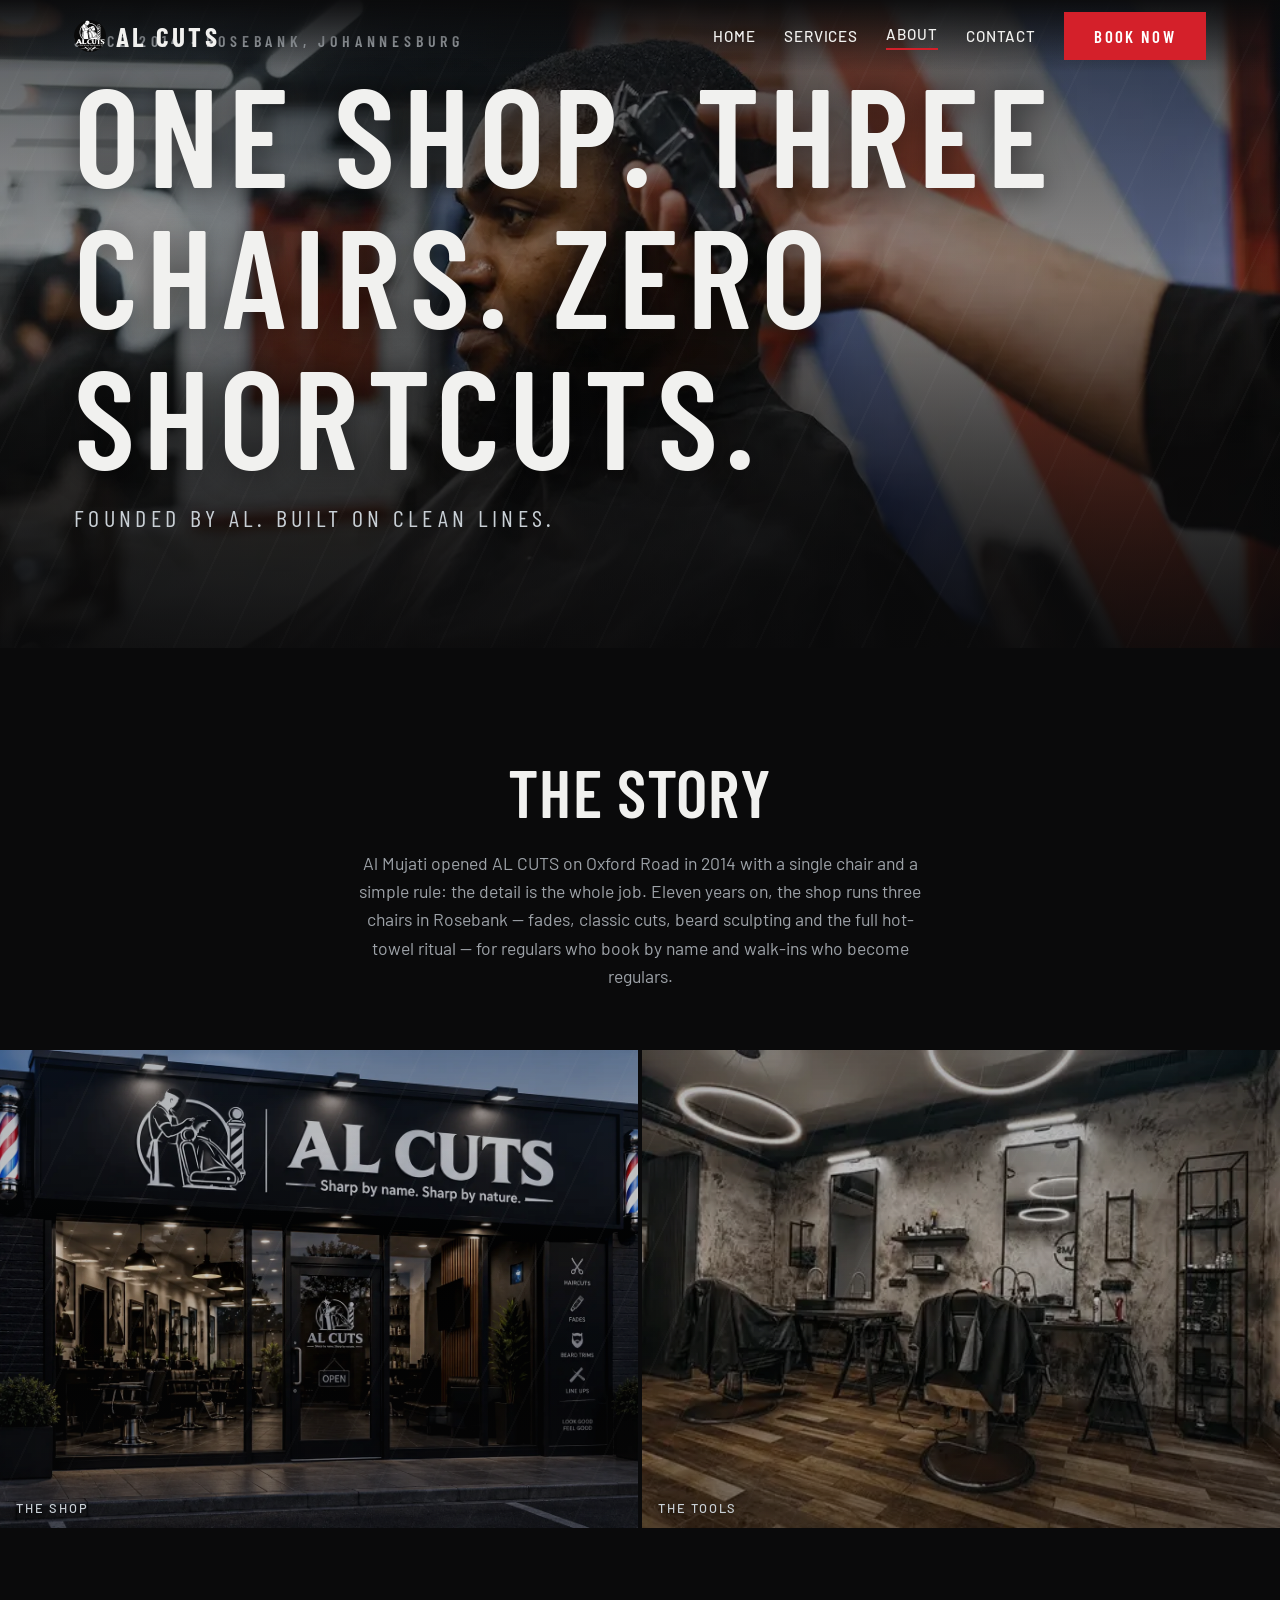
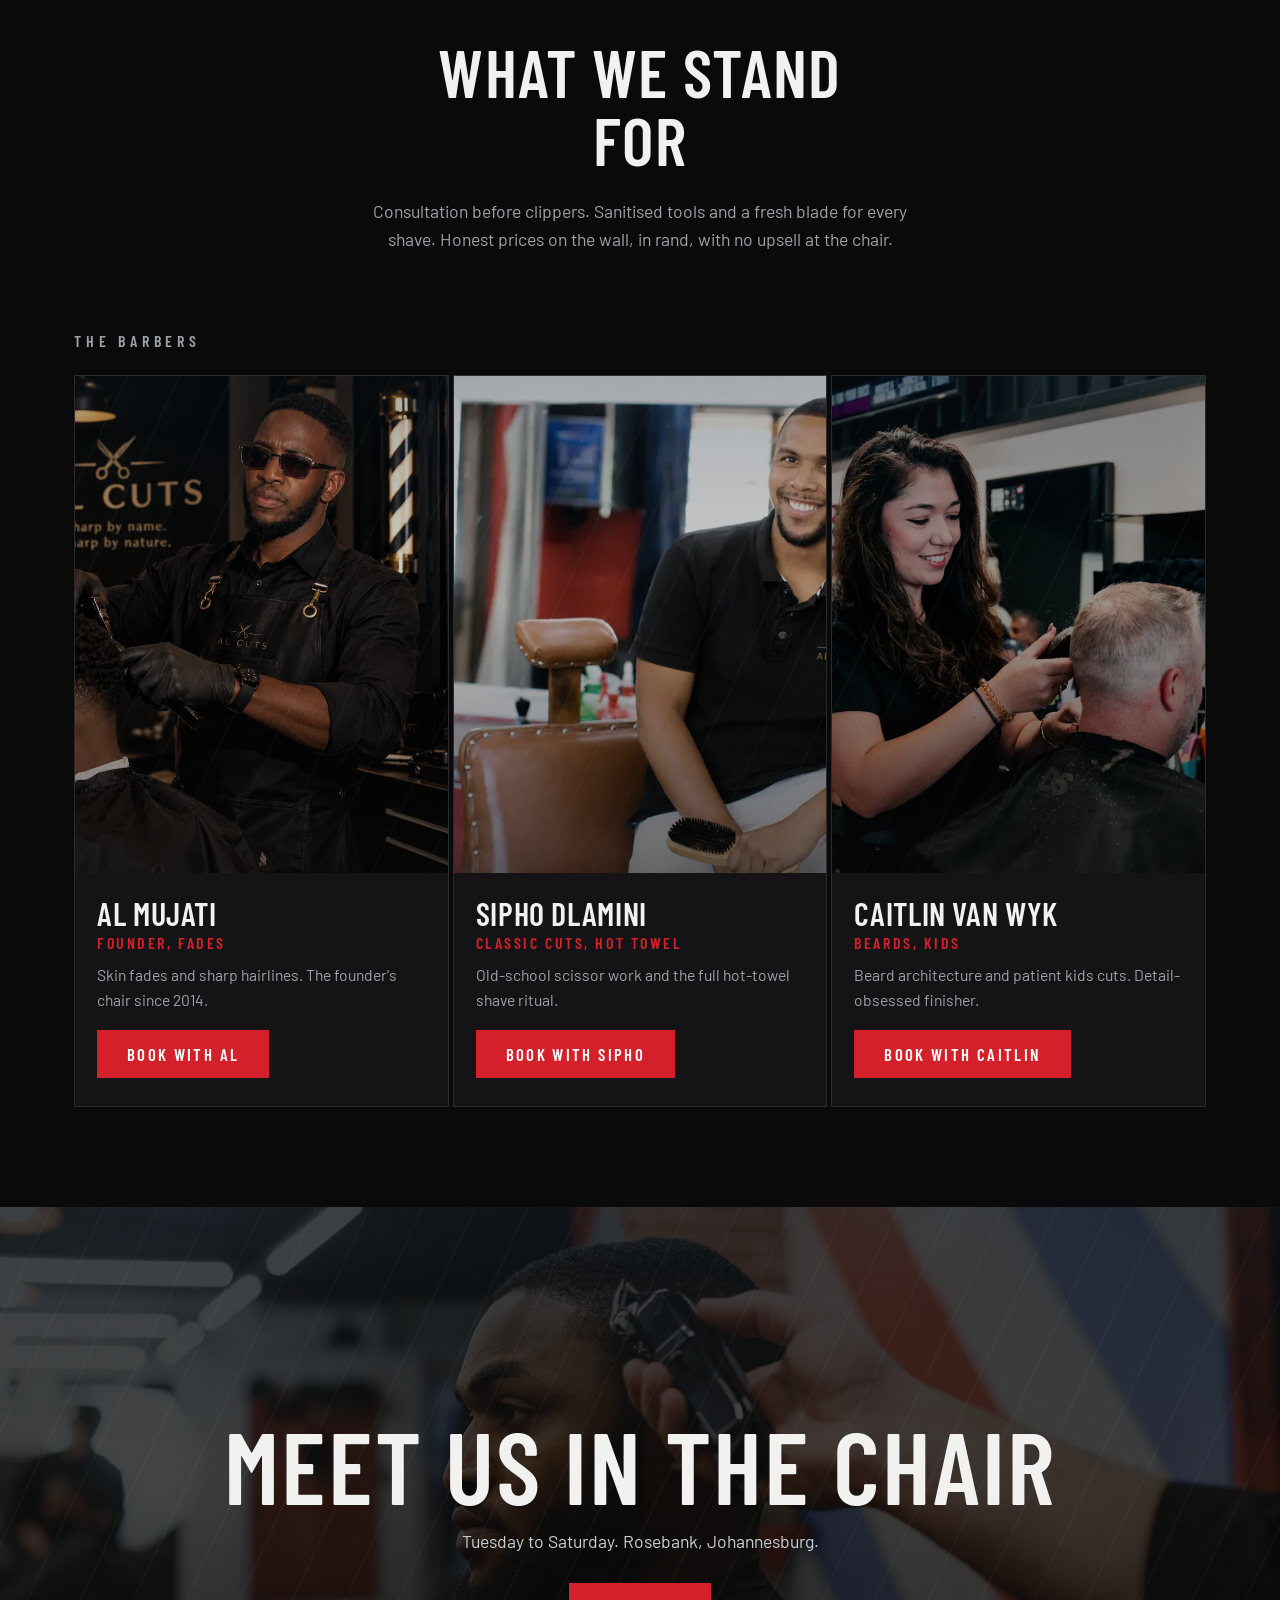
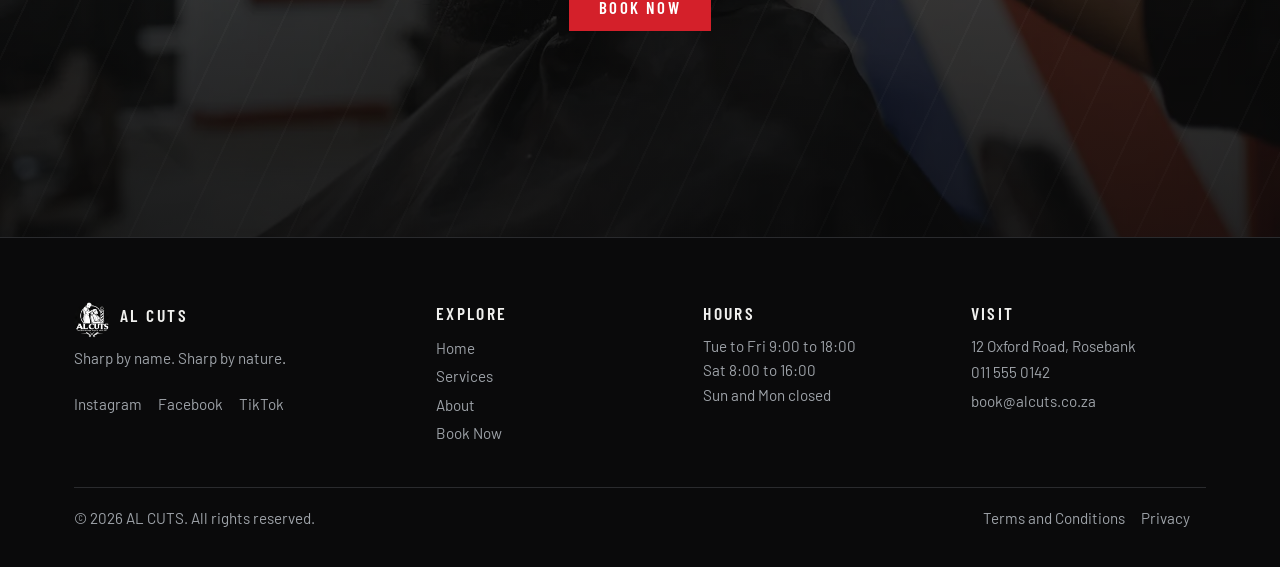
==== about/index.html @ fbec41c7 "Sipho's real photo on his profile" ====
<!DOCTYPE html>
<html lang="en">
<head>
<meta charset="utf-8">
<meta name="viewport" content="width=device-width, initial-scale=1, viewport-fit=cover">
<title>About the shop | AL CUTS</title>
<meta name="description" content="AL CUTS Rosebank since 2014. Founded by Al Mujati. Meet the barbers: fades, classic cuts, hot towel shaves, beards and kids cuts.">
<meta property="og:title" content="About the shop | AL CUTS">
<meta property="og:description" content="One shop. Three chairs. Zero shortcuts. Since 2014 in Rosebank.">
<meta property="og:type" content="website">
<meta property="og:url" content="https://al-projects-stack.github.io/al-cuts/about/">
<meta property="og:image" content="https://al-projects-stack.github.io/al-cuts/assets/img/shop.webp">
<link rel="icon" type="image/png" href="../assets/img/favicon-64.png">
<link rel="apple-touch-icon" href="../assets/img/apple-touch-icon.png">
<link rel="preconnect" href="https://fonts.googleapis.com">
<link rel="preconnect" href="https://fonts.gstatic.com" crossorigin>
<link href="https://fonts.googleapis.com/css2?family=Barlow+Condensed:wght@500;600;700&family=Barlow:wght@400;500&display=swap" rel="stylesheet">
<link rel="stylesheet" href="../assets/css/site.css?v=5">
</head>
<body>
<a class="skip" href="#main">Skip to content</a>
<header>
  <div class="wrap bar">
    <a class="logo" href="../" aria-label="AL CUTS home"><img class="logo-img" src="../assets/img/logo-256.png" alt="AL CUTS logo — barber cutting a client's hair" width="40" height="40"><span class="shine" data-text="AL CUTS">AL CUTS</span></a>
    <button id="menu" aria-expanded="false" aria-controls="nav">Menu</button>
    <nav id="nav" aria-label="Primary">
      <a href="../">Home</a><a href="../services/">Services</a><a href="./" aria-current="page">About</a><a href="../book/">Contact</a>
      <a class="btn" href="../book/">Book Now</a>
    </nav>
  </div>
</header>

<main id="main">
  <section class="hero short">
    <div class="ph" role="img" aria-label="Inside the AL CUTS barbershop">
      <img src="../assets/img/shop.webp" alt="Inside the AL CUTS barbershop in Rosebank" fetchpriority="high" decoding="async">
      <div class="shade" aria-hidden="true"></div>
    </div>
    <div class="wrap in">
      <p class="kicker">Since 2014 · Rosebank, Johannesburg</p>
      <h1>One shop. Three chairs. Zero shortcuts.</h1>
      <p class="sub">Founded by Al. Built on clean lines.</p>
    </div>
  </section>

  <section class="intro"><div class="wrap">
    <h2>The story</h2>
    <p>Al Mujati opened AL CUTS on Oxford Road in 2014 with a single chair and a simple rule: the detail is the whole job. Eleven years on, the shop runs three chairs in Rosebank — fades, classic cuts, beard sculpting and the full hot-towel ritual — for regulars who book by name and walk-ins who become regulars.</p>
  </div></section>

  <div class="duo">
    <div class="ph"><img src="../assets/img/shop-real.webp" alt="The AL CUTS shop front in Rosebank" loading="lazy" decoding="async"><span class="cap">The shop</span></div>
    <div class="ph"><img src="../assets/img/services.webp" alt="Barber tools lined up at AL CUTS" loading="lazy" decoding="async"><span class="cap">The tools</span></div>
  </div>

  <section class="intro"><div class="wrap">
    <h2>What we stand for</h2>
    <p>Consultation before clippers. Sanitised tools and a fresh blade for every shave. Honest prices on the wall, in rand, with no upsell at the chair.</p>
  </div></section>

  <section class="team" style="padding-top:20px"><div class="wrap">
    <h3 class="k">The barbers</h3>
    <div class="profiles">
      <div class="profile">
        <div class="ph"><img src="../assets/img/barber-al.webp" alt="Al Mujati cutting hair in the shop" loading="lazy" decoding="async"></div>
        <div class="tx"><h3>Al Mujati</h3><p class="role">Founder, fades</p><p>Skin fades and sharp hairlines. The founder's chair since 2014.</p><a class="btn" href="../book/?barber=al">Book with Al</a></div>
      </div>
      <div class="profile">
        <div class="ph"><img src="../assets/img/barber-sipho.webp" alt="Sipho Dlamini smiling in the AL CUTS shop" loading="lazy" decoding="async"></div>
        <div class="tx"><h3>Sipho Dlamini</h3><p class="role">Classic cuts, hot towel</p><p>Old-school scissor work and the full hot-towel shave ritual.</p><a class="btn" href="../book/?barber=sipho">Book with Sipho</a></div>
      </div>
      <div class="profile">
        <div class="ph"><img src="../assets/img/barber-caitlin.webp" alt="Caitlin Van Wyk cutting a client's hair" loading="lazy" decoding="async"></div>
        <div class="tx"><h3>Caitlin Van Wyk</h3><p class="role">Beards, kids</p><p>Beard architecture and patient kids cuts. Detail-obsessed finisher.</p><a class="btn" href="../book/?barber=caitlin">Book with Caitlin</a></div>
      </div>
    </div>
  </div></section>

  <section class="book-band">
    <div class="ph" role="img" aria-label="Barber chair waiting at AL CUTS"><img src="../assets/img/hero.webp" alt="Barber chair waiting at AL CUTS" loading="lazy" decoding="async"><div class="shade" aria-hidden="true"></div></div>
    <div class="wrap in">
      <h2>Meet us in the chair</h2>
      <p>Tuesday to Saturday. Rosebank, Johannesburg.</p>
      <a class="btn" href="../book/">Book Now</a>
    </div>
  </section>
</main>

<footer><div class="wrap">
  <div class="fgrid">
    <div><div class="foot-brand"><img class="logo-img" src="../assets/img/logo-256.png" alt="" width="36" height="36" aria-hidden="true"><h4 class="shine" data-text="AL CUTS">AL CUTS</h4></div><span class="tagline shine" data-text="Sharp by name. Sharp by nature.">Sharp by name. Sharp by nature.</span>
      <p class="social"><a href="https://www.instagram.com/" target="_blank" rel="noopener" aria-label="AL CUTS on Instagram">Instagram</a><a href="https://www.facebook.com/" target="_blank" rel="noopener" aria-label="AL CUTS on Facebook">Facebook</a><a href="https://www.tiktok.com/" target="_blank" rel="noopener" aria-label="AL CUTS on TikTok">TikTok</a></p>
    </div>
    <div><h4>Explore</h4><a href="../">Home</a><a href="../services/">Services</a><a href="./">About</a><a href="../book/">Book Now</a></div>
    <div><h4>Hours</h4>Tue to Fri 9:00 to 18:00<br>Sat 8:00 to 16:00<br>Sun and Mon closed</div>
    <div><h4>Visit</h4>12 Oxford Road, Rosebank<br><a href="tel:+27115550142">011 555 0142</a><a href="mailto:book@alcuts.co.za">book@alcuts.co.za</a></div>
  </div>
  <div class="copy"><span>&copy; 2026 AL CUTS. All rights reserved.</span><span><a href="../terms/">Terms and Conditions</a><a href="../privacy/">Privacy</a></span></div>
</div></footer>

<div id="modal" role="dialog" aria-modal="true" aria-labelledby="mt">
  <div class="dialog">
    <button class="x" id="close" aria-label="Close offer">&times;</button>
    <h2 id="mt">First cut? R30 off.</h2>
    <p>Book your first visit online and the discount is applied at the chair.</p>
    <a class="btn" id="claim" href="../book/?offer=first30">Claim the offer</a>
  </div>
</div>

<script src="../assets/js/site.js" defer></script>
</body>
</html>
---- assets/css/site.css ----
/* AL CUTS design tokens — keep exactly */
:root{
  --bg:#0A0A0B; --panel:#141416; --ink:#F1F1EF; --muted:#9EA3A9;
  --steel:#C9D0D6; --red:#D4202A; --line:#2A2B2E;
  box-sizing:border-box;
  padding-top:env(safe-area-inset-top,0px);
  padding-bottom:env(safe-area-inset-bottom,0px);
}
html{scroll-behavior:smooth;scroll-padding-top:calc(72px + env(safe-area-inset-top,0px))}
*{box-sizing:border-box}
body{margin:0;background:var(--bg);color:var(--ink);font-family:Barlow,system-ui,sans-serif;line-height:1.6;overflow-x:hidden}
h1,h2,h3{font-family:"Barlow Condensed","Arial Narrow",sans-serif;text-transform:uppercase;font-weight:600;line-height:1;margin:0;letter-spacing:.02em}
a{color:inherit}
:focus-visible{outline:3px solid var(--red);outline-offset:3px}
.wrap{max-width:1180px;margin:0 auto;padding:0 24px}
.skip{position:absolute;left:-9999px;top:0;background:var(--red);color:#fff;padding:10px 18px;z-index:99;font:600 1rem "Barlow Condensed",sans-serif;text-transform:uppercase;letter-spacing:.1em}
.skip:focus{left:12px;top:12px}

/* header */
header{position:fixed;left:0;right:0;top:env(safe-area-inset-top,0px);z-index:10;height:72px;background:linear-gradient(#0A0A0Bee,#0A0A0B00)}
.bar{display:flex;align-items:center;justify-content:space-between;height:72px}
.logo{display:flex;align-items:center;gap:10px;text-decoration:none;font:700 1.7rem "Barlow Condensed",sans-serif;letter-spacing:.12em}
.logo img{width:32px;height:32px;display:block}
nav{display:flex;gap:28px;align-items:center}
nav a{text-decoration:none;font-weight:500;font-size:.95rem;letter-spacing:.06em;text-transform:uppercase}
nav a:hover{color:var(--steel)}
nav a[aria-current="page"]{color:var(--ink);border-bottom:2px solid var(--red);padding-bottom:2px}
.btn{display:inline-block;background:var(--red);color:#fff;padding:14px 30px;font:600 1.05rem "Barlow Condensed",sans-serif;letter-spacing:.14em;text-transform:uppercase;text-decoration:none;border:0;cursor:pointer;text-align:center}
.btn:hover{background:#ea2b36}
.btn.line{background:transparent;border:1px solid var(--steel)}
.btn.line:hover{background:var(--ink);color:var(--bg)}
.btn:disabled{opacity:.5;cursor:not-allowed}
#menu{display:none;background:none;border:1px solid var(--steel);color:var(--ink);padding:8px 14px;font:600 1rem "Barlow Condensed",sans-serif;letter-spacing:.12em;text-transform:uppercase;cursor:pointer}

/* image system — dark cool grade, object-fit cover */
.ph{position:relative;overflow:hidden;background:#15171a}
.ph img{position:absolute;inset:0;width:100%;height:100%;object-fit:cover;z-index:1;filter:saturate(.82) contrast(1.06) brightness(.9)}
.ph::after{content:"";position:absolute;inset:0;z-index:2;pointer-events:none;background:linear-gradient(180deg,rgba(20,34,48,.28),rgba(10,10,11,.12) 45%,rgba(10,10,11,.55)),repeating-linear-gradient(115deg,transparent 0 46px,rgba(255,255,255,.03) 46px 48px)}
.cap{position:absolute;left:16px;bottom:12px;z-index:3;font:500 .8rem Barlow,sans-serif;letter-spacing:.14em;text-transform:uppercase;color:var(--steel);text-shadow:0 1px 8px rgba(0,0,0,.8)}

/* customer reviews revealed on hover, tap or keyboard focus */
.review-card{cursor:pointer}
.review{position:absolute;inset:0;z-index:3;display:flex;flex-direction:column;justify-content:flex-end;padding:26px 24px;background:linear-gradient(180deg,rgba(10,10,11,.05) 30%,rgba(10,10,11,.9));opacity:0;transition:opacity .3s ease}
.review-card:hover .review,.review-card:focus .review,.review-card:focus-within .review{opacity:1}
.review .stars{color:var(--red);letter-spacing:.2em;margin-bottom:8px;font-size:.95rem}
.review p{color:var(--ink);font-size:1.08rem;line-height:1.45;margin:0 0 10px}
.review cite{font:600 .95rem "Barlow Condensed",sans-serif;letter-spacing:.14em;text-transform:uppercase;color:var(--steel);font-style:normal}

/* hero + bands */
.hero{position:relative;min-height:100svh;display:flex;align-items:flex-end;padding-bottom:9vh}
.hero.short{min-height:72svh}
.hero .ph{position:absolute;inset:0}
.hero .shade{position:absolute;inset:0;z-index:2;background:linear-gradient(180deg,rgba(10,10,11,.55) 0%,rgba(10,10,11,.25) 40%,rgba(10,10,11,.88) 100%)}
.hero .in{position:relative;z-index:3}
.kicker{font:600 1rem "Barlow Condensed",sans-serif;letter-spacing:.3em;text-transform:uppercase;color:var(--steel);margin-bottom:12px}
.hero h1{font-size:clamp(3.4rem,11vw,9rem);letter-spacing:.06em;text-shadow:0 2px 30px rgba(0,0,0,.6)}
.hero.home h1{font-size:clamp(4.5rem,17vw,13rem)}
.hero p.sub{font-size:clamp(1.05rem,2.4vw,1.5rem);margin:14px 0 30px;color:var(--steel);font-family:"Barlow Condensed",sans-serif;text-transform:uppercase;letter-spacing:.18em}
.cta{display:flex;gap:14px;flex-wrap:wrap}

.intro{padding:110px 0 60px;text-align:center}
.intro h2{font-size:clamp(2.2rem,5.5vw,4.2rem);max-width:16ch;margin:0 auto 24px}
.intro p{max-width:58ch;margin:0 auto;color:var(--muted);font-size:1.1rem}
.trio{display:grid;grid-template-columns:repeat(3,1fr);gap:4px}
.trio .ph{aspect-ratio:3/4}
.band{position:relative;min-height:80vh;display:flex;align-items:center;margin-top:4px}
.band .ph{position:absolute;inset:0}
.band .shade{position:absolute;inset:0;z-index:2;background:linear-gradient(90deg,rgba(10,10,11,.85) 0%,rgba(10,10,11,.45) 55%,rgba(10,10,11,.25) 100%)}
.band .in{position:relative;z-index:3;max-width:560px;padding:60px 0}
.band h2{font-size:clamp(2.4rem,6vw,4.6rem);margin-bottom:18px}
.band p{color:var(--steel);font-size:1.1rem;margin:0 0 24px}

/* preview cards */
.preview{padding:100px 0 20px}
.preview .head{display:flex;align-items:baseline;justify-content:space-between;gap:20px;flex-wrap:wrap;margin-bottom:32px}
.preview h2{font-size:clamp(2.2rem,5vw,3.6rem)}
.more{font:600 1rem "Barlow Condensed",sans-serif;letter-spacing:.16em;text-transform:uppercase;color:var(--steel);text-decoration:none}
.more:hover{color:var(--ink)}
.cards{display:grid;grid-template-columns:repeat(3,1fr);gap:4px}
.card{background:var(--panel);border:1px solid var(--line);text-decoration:none;display:flex;flex-direction:column}
.card .ph{aspect-ratio:4/3}
.card .tx{padding:22px 22px 26px}
.card h3{font-size:1.6rem;margin-bottom:6px}
.card p{color:var(--muted);margin:0 0 8px;font-size:.98rem}
.card .meta{font:600 1.05rem "Barlow Condensed",sans-serif;letter-spacing:.1em;text-transform:uppercase;color:var(--steel)}
.card:hover{border-color:var(--steel)}

/* team list + profiles */
.team{padding:100px 0}
.team h3.k{color:var(--muted);font-size:1rem;letter-spacing:.3em;margin-bottom:26px}
.names a{display:block;text-decoration:none;font:600 clamp(2.4rem,7vw,5.6rem)/1.05 "Barlow Condensed",sans-serif;text-transform:uppercase;color:#3A3C40;border-bottom:1px solid var(--line);padding:10px 0;transition:color .25s}
.names a:hover,.names a:focus-visible{color:var(--ink)}
.names small{font:500 .95rem Barlow,sans-serif;letter-spacing:.1em;margin-left:16px;color:var(--muted)}
.duo{display:grid;grid-template-columns:1fr 1fr;gap:4px}
.duo .ph{aspect-ratio:4/3}
.profiles{display:grid;grid-template-columns:repeat(3,1fr);gap:4px;margin-top:8px}
.profile{background:var(--panel);border:1px solid var(--line)}
.profile .ph{aspect-ratio:3/4}
.profile .tx{padding:24px 22px 28px}
.profile h3{font-size:2rem;margin-bottom:4px}
.profile .role{font:600 1rem "Barlow Condensed",sans-serif;letter-spacing:.16em;text-transform:uppercase;color:var(--red);margin-bottom:10px}
.profile p{color:var(--muted);font-size:.98rem;margin:0 0 18px}

/* spec sheet */
.specs{padding:100px 0}
.specs h2{font-size:clamp(2.2rem,5vw,3.6rem);margin-bottom:12px}
.specs .lede{color:var(--muted);max-width:60ch;margin:0 0 28px}
.spec{display:grid;grid-template-columns:1fr auto auto;gap:24px;align-items:baseline;padding:22px 0;border-bottom:1px solid var(--line)}
.spec b{font:600 1.5rem "Barlow Condensed",sans-serif;text-transform:uppercase;letter-spacing:.06em}
.spec .d{color:var(--muted);font-size:.95rem;display:block;margin-top:2px}
.spec span.t{color:var(--muted)}
.spec .p{color:var(--ink);font:600 1.6rem "Barlow Condensed",sans-serif;min-width:90px;text-align:right}
.spec .bk{grid-column:1/-1}
.spec .bk .btn{padding:10px 22px;font-size:.95rem}
.finish{display:grid;grid-template-columns:repeat(3,1fr);gap:40px;margin-top:70px}
.finish h3{font-size:1.4rem;margin-bottom:12px;color:var(--steel)}
.finish ul{list-style:none;margin:0;padding:0;color:var(--muted)}
.finish li{padding:3px 0}

.book-band{position:relative;min-height:70vh;display:flex;align-items:center;text-align:center}
.book-band .ph{position:absolute;inset:0}
.book-band .shade{position:absolute;inset:0;z-index:2;background:rgba(10,10,11,.7)}
.book-band .in{position:relative;z-index:3;width:100%}
.book-band h2{font-size:clamp(2.6rem,8vw,6.5rem);margin-bottom:12px}
.book-band p{color:var(--steel);margin:0 0 28px;font-size:1.1rem}

/* book page */
.bookgrid{display:grid;grid-template-columns:1.5fr 1fr;gap:32px;padding:60px 0 100px;align-items:start}
.panel{background:var(--panel);border:1px solid var(--line);padding:34px 30px}
.panel h2{font-size:2rem;margin-bottom:6px}
.panel .sub{color:var(--muted);margin:0 0 24px}
.field{margin-bottom:18px}
.field label{display:block;font:600 1rem "Barlow Condensed",sans-serif;letter-spacing:.14em;text-transform:uppercase;color:var(--steel);margin-bottom:8px}
.field input,.field select,.field textarea{width:100%;background:var(--bg);border:1px solid var(--line);color:var(--ink);padding:12px 14px;font:500 1rem Barlow,sans-serif}
.field input:focus,.field select:focus,.field textarea:focus{border-color:var(--steel);outline:none}
.frow{display:grid;grid-template-columns:1fr 1fr;gap:16px}
.err{color:#ff7a82;font-size:.9rem;min-height:1.2em;margin:6px 0 0}
.summary{background:var(--bg);border:1px solid var(--line);padding:20px;margin:24px 0}
.summary h3{font-size:1.3rem;margin-bottom:12px;color:var(--steel)}
.summary .row{display:flex;justify-content:space-between;gap:12px;padding:5px 0;color:var(--muted)}
.summary .row.total{color:var(--ink);border-top:1px solid var(--line);margin-top:8px;padding-top:12px;font:600 1.3rem "Barlow Condensed",sans-serif;text-transform:uppercase}
.summary .off{color:#7ddf9a}
.offer-note{background:rgba(212,32,42,.12);border:1px solid var(--red);padding:12px 14px;margin-bottom:18px;font-size:.95rem}
.success{text-align:center;padding:20px 0}
.success h2{font-size:2.6rem;margin-bottom:10px}
.success .ref{display:inline-block;border:1px solid var(--steel);padding:8px 18px;margin:14px 0;font:600 1.2rem "Barlow Condensed",sans-serif;letter-spacing:.12em}
.info .panel + .panel{margin-top:24px}
.info h2{font-size:1.6rem}
.hours{width:100%;border-collapse:collapse;color:var(--muted);font-size:.98rem}
.hours td{padding:6px 0;border-bottom:1px solid var(--line)}
.hours td:last-child{text-align:right;color:var(--ink)}
.map{position:relative;overflow:hidden;border:1px solid var(--line);margin-top:16px}
.map iframe{width:100%;height:280px;border:0;display:block;filter:grayscale(1) contrast(1.05)}

/* legal */
.legal{padding:70px 0 100px;max-width:760px}
.legal h2{font-size:clamp(2.2rem,5vw,3.4rem);margin:18px 0 20px}
.legal h3{font-size:1.4rem;margin:32px 0 8px;color:var(--steel)}
.legal p,.legal li{color:var(--muted)}
.legal a{color:var(--steel)}

/* footer */
footer{padding:64px 0 36px;color:var(--muted);font-size:.95rem;border-top:1px solid var(--line)}
.fgrid{display:grid;grid-template-columns:1.4fr 1fr 1fr 1fr;gap:32px}
footer h4{margin:0 0 10px;color:var(--ink);font:600 1.1rem "Barlow Condensed",sans-serif;letter-spacing:.14em;text-transform:uppercase}
footer a{display:block;text-decoration:none;padding:2px 0}
footer a:hover{color:var(--ink)}
.foot-brand{display:flex;align-items:center;gap:10px;margin-bottom:8px}
.foot-brand img{width:30px;height:30px}
.copy{margin-top:40px;padding-top:18px;border-top:1px solid var(--line);display:flex;gap:20px;flex-wrap:wrap;justify-content:space-between}
.copy a{display:inline;margin-right:16px}

/* modal */
#modal{position:fixed;inset:0;background:rgba(0,0,0,.72);display:none;align-items:center;justify-content:center;padding:20px;z-index:30}
#modal.open{display:flex}
.dialog{background:var(--panel);max-width:440px;width:100%;padding:40px 34px;position:relative;border:1px solid var(--line);border-top:4px solid var(--red)}
.dialog h2{font-size:2.4rem;margin-bottom:10px}
.dialog p{color:var(--muted);margin:0 0 22px}
.x{position:absolute;top:8px;right:14px;background:none;border:0;color:var(--ink);font-size:2rem;cursor:pointer;line-height:1}

/* 404 */
.err-page{min-height:80svh;display:flex;align-items:center;text-align:center;padding-top:72px}
.err-page h1{font-size:clamp(4rem,16vw,10rem)}
.err-page p{color:var(--muted);margin:12px 0 28px}

@media (max-width:900px){
  #menu{display:block}
  nav{display:none;position:absolute;left:0;right:0;top:72px;background:var(--bg);flex-direction:column;align-items:stretch;padding:12px 24px 20px;border-bottom:1px solid var(--line)}
  nav.open{display:flex}
  nav a{padding:12px 0;min-height:44px}
  .trio{grid-template-columns:1fr}.trio .ph{aspect-ratio:4/3}
  .duo{grid-template-columns:1fr}
  .cards,.profiles{grid-template-columns:1fr}
  .finish{grid-template-columns:1fr;gap:28px}
  .fgrid{grid-template-columns:1fr 1fr}
  .spec{grid-template-columns:1fr auto}.spec span.t{grid-column:1;grid-row:2}.spec .p{grid-row:1;grid-column:2}
  .bookgrid{grid-template-columns:1fr}
  .frow{grid-template-columns:1fr}
}
/* logo: customer artwork (black on white) worn as an inverted badge on dark */
.logo-img{width:40px;height:40px;border-radius:50%;filter:invert(1);display:block;flex:none}
.foot-brand .logo-img{width:36px;height:36px}

/* booking stepper */
.stepper{list-style:none;margin:0 0 28px;padding:0;display:flex;gap:6px;flex-wrap:wrap}
.stepper li{flex:1 1 0;min-width:90px;font:600 .95rem "Barlow Condensed",sans-serif;letter-spacing:.12em;text-transform:uppercase;color:var(--muted);border-top:2px solid var(--line);padding-top:8px}
.stepper li span{display:inline-block;min-width:24px;text-align:center;margin-right:6px;color:var(--steel)}
.stepper li[aria-current="step"]{color:var(--ink);border-top-color:var(--red)}
.stepper li.done{color:var(--steel);border-top-color:var(--steel)}
.step h3{font-size:1.8rem;margin-bottom:4px}
.step h3:focus{outline:none}
.hint{color:var(--muted);font-size:.95rem}
.stepnav{display:flex;justify-content:space-between;gap:12px;margin-top:26px;flex-wrap:wrap}
.opts{display:grid;gap:10px;margin-top:16px}
.opt{display:block;width:100%;text-align:left;background:var(--bg);border:1px solid var(--line);color:var(--ink);padding:16px 18px;cursor:pointer;min-height:44px}
.opt strong{display:block;font:600 1.35rem "Barlow Condensed",sans-serif;text-transform:uppercase;letter-spacing:.05em}
.opt .od{display:block;color:var(--muted);font-size:.95rem;margin:2px 0}
.opt .om{display:block;font:600 1rem "Barlow Condensed",sans-serif;letter-spacing:.12em;text-transform:uppercase;color:var(--steel)}
.opt:hover{border-color:var(--steel)}
.opt.sel{border-color:var(--red);background:#1a1214}
.month{margin-top:18px}
.month h4{font:600 1.3rem "Barlow Condensed",sans-serif;letter-spacing:.1em;text-transform:uppercase;color:var(--steel);margin:0 0 10px}
.days{display:grid;grid-template-columns:repeat(7,1fr);gap:6px}
.days .dow{font:600 .8rem "Barlow Condensed",sans-serif;letter-spacing:.1em;color:var(--muted);text-align:center;padding:4px 0}
.days .pad{min-height:44px}
.day{min-height:44px;background:var(--bg);border:1px solid var(--line);color:var(--ink);font:600 1rem Barlow,sans-serif;cursor:pointer}
.day:hover:not(:disabled){border-color:var(--steel)}
.day.sel{background:var(--red);border-color:var(--red);color:#fff}
.day:disabled{opacity:.28;cursor:not-allowed}
.slottitle{font:600 1.3rem "Barlow Condensed",sans-serif;letter-spacing:.1em;text-transform:uppercase;color:var(--steel);margin:26px 0 10px}
.slots{display:flex;flex-wrap:wrap;gap:8px}
.slot{background:var(--bg);border:1px solid var(--line);color:var(--ink);font:600 1rem Barlow,sans-serif;padding:10px 16px;min-height:44px;min-width:76px;cursor:pointer}
.slot:hover{border-color:var(--steel)}
.slot.sel{background:var(--red);border-color:var(--red);color:#fff}
.field.check{display:flex;align-items:flex-start;gap:10px}
.field.check input{width:22px;height:22px;min-width:22px;margin-top:2px;accent-color:var(--red)}
.field.check label{text-transform:none;letter-spacing:0;font:500 1rem Barlow,sans-serif;color:var(--ink);margin:0}
.field.check label a{color:var(--steel)}
.field.check .err{flex-basis:100%}

/* legal long-form with sticky TOC */
.legalgrid{display:grid;grid-template-columns:240px 1fr;gap:48px;padding:60px 0 100px;align-items:start}
.toc{position:sticky;top:96px;border:1px solid var(--line);background:var(--panel);padding:20px}
.toc h2{font-size:1.2rem;margin-bottom:10px;color:var(--steel)}
.toc ol{list-style:none;margin:0;padding:0}
.toc li{margin:0}
.toc a{display:block;text-decoration:none;color:var(--muted);font-size:.92rem;padding:7px 0;min-height:44px}
.toc a:hover{color:var(--ink)}
.legal h2{font-size:clamp(2.2rem,5vw,3.4rem);margin:18px 0 20px}
.legal h3{font-size:1.4rem;margin:36px 0 8px;color:var(--steel);scroll-margin-top:96px}
.legal p,.legal li{color:var(--muted)}
.legal a{color:var(--steel)}

/* footer social */
.social{display:flex;gap:16px;margin-top:12px}
.social a{display:inline-block;padding:10px 0;min-height:44px}
@media (max-width:900px){.legalgrid{grid-template-columns:1fr}.toc{position:static}}
/* ---- periodic shine system ---- */
/* Glint: a blade of light with a halo sweeps across the name + slogan
   every 5s. The text itself is never touched — light passes over it and
   spills onto the photo around the letters, so it reads on any colour. */
@keyframes glintSweep{
  0%{background-position:210% center}
  16%{background-position:-210% center}
  100%{background-position:-210% center}
}
.shine{position:relative}
.logo .shine,.tagline{display:inline-block}
.shine::after{
  content:attr(data-text);
  position:absolute;inset:0;
  background-image:linear-gradient(100deg,transparent 42%,rgba(255,255,255,.9) 47%,#fff 50%,rgba(255,255,255,.9) 53%,transparent 58%);
  background-size:230% 100%;
  background-repeat:no-repeat;
  -webkit-background-clip:text;
  background-clip:text;
  color:transparent;
  -webkit-text-fill-color:transparent;
  filter:drop-shadow(0 0 14px rgba(255,255,255,.85));
  animation:glintSweep 5s ease-in-out infinite;
  pointer-events:none;
}

/* Button border shine: a slow sharp slice traces every button border every 10s */
@keyframes borderShine{
  0%{background-position:220% 0}
  38%{background-position:-220% 0}
  100%{background-position:-220% 0}
}
.btn,button:not(:disabled){position:relative}
.btn::after,button:not(:disabled)::after{
  content:"";position:absolute;inset:-1px;border-radius:inherit;padding:1px;
  background:linear-gradient(110deg,transparent 42%,rgba(255,255,255,.95) 50%,transparent 58%) border-box;
  background-size:260% 100%;
  -webkit-mask:linear-gradient(#fff 0 0) content-box,linear-gradient(#fff 0 0);
  -webkit-mask-composite:xor;
  mask:linear-gradient(#fff 0 0) content-box,linear-gradient(#fff 0 0);
  mask-composite:exclude;
  animation:borderShine 10s linear infinite;
  pointer-events:none;
}

@media (prefers-reduced-motion:reduce){
  html{scroll-behavior:auto}
  .shine::after{content:none}
  .btn::after,button::after{content:none}
}
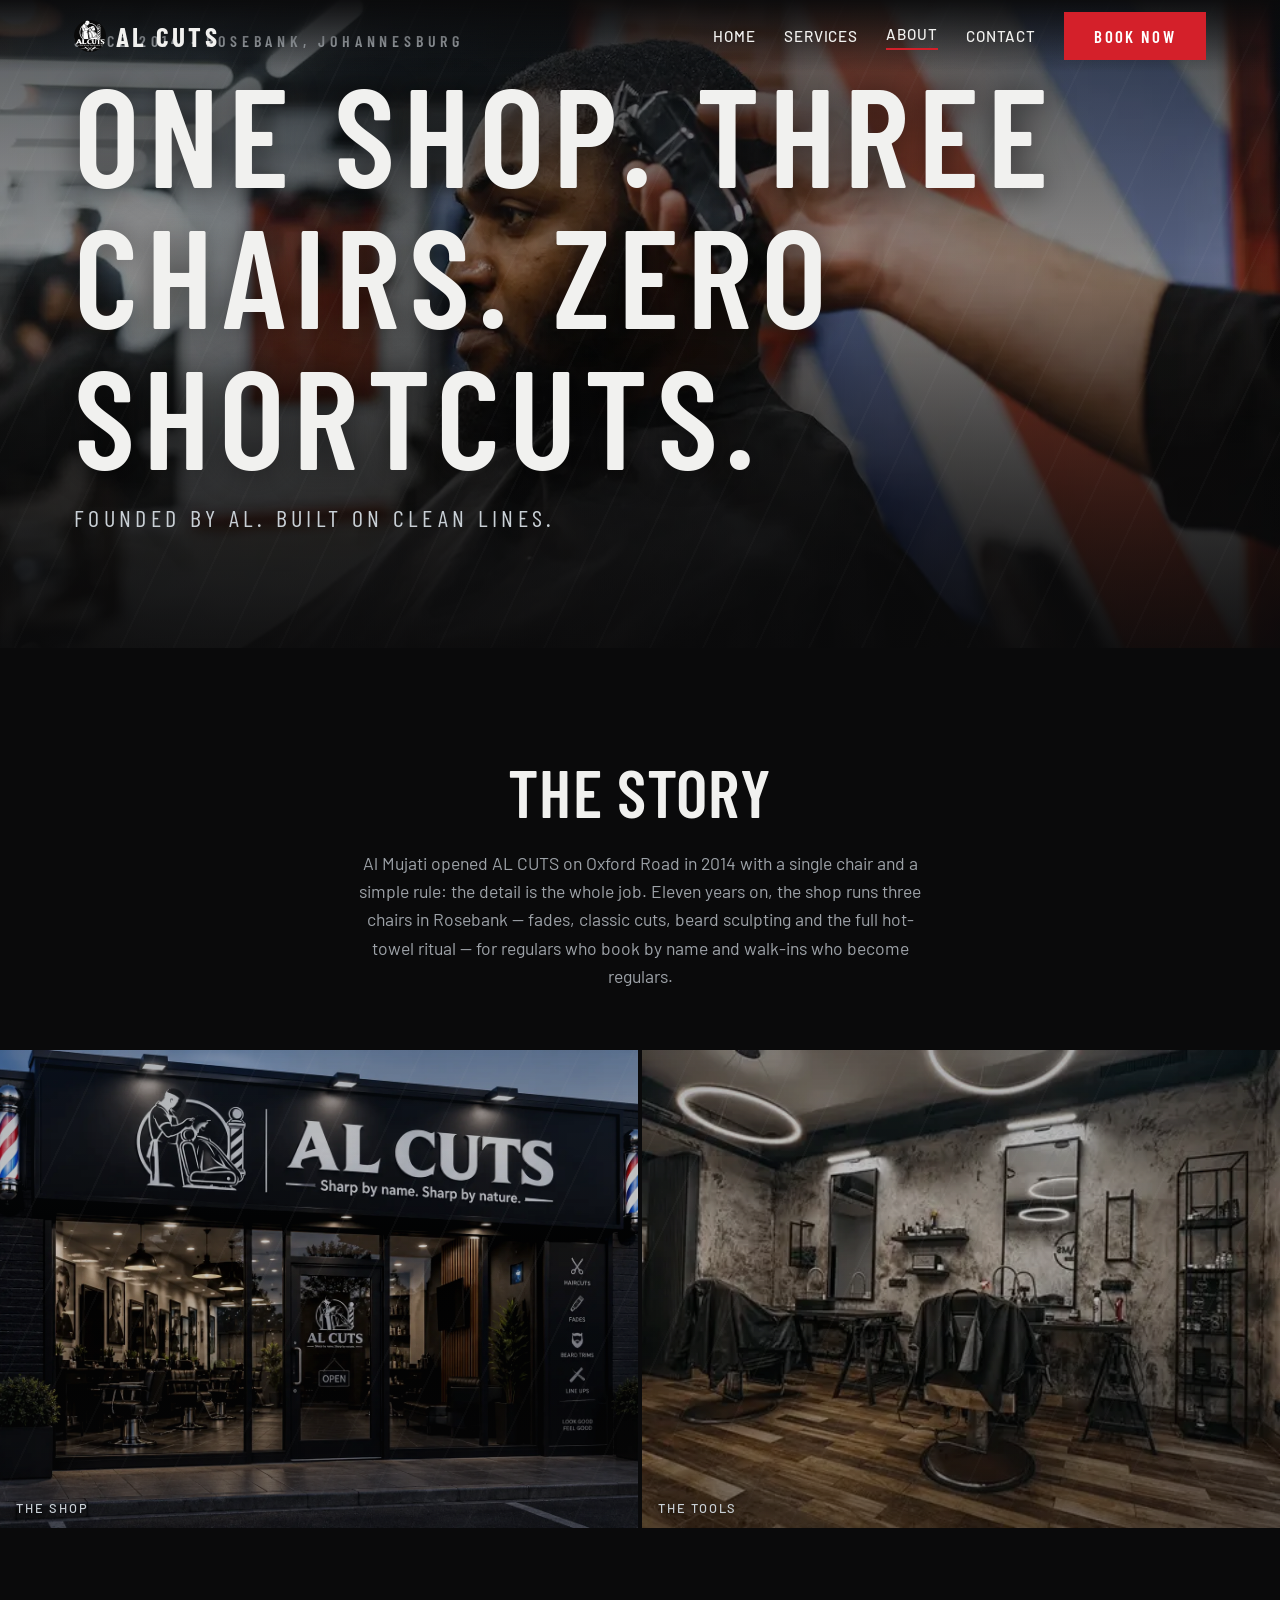
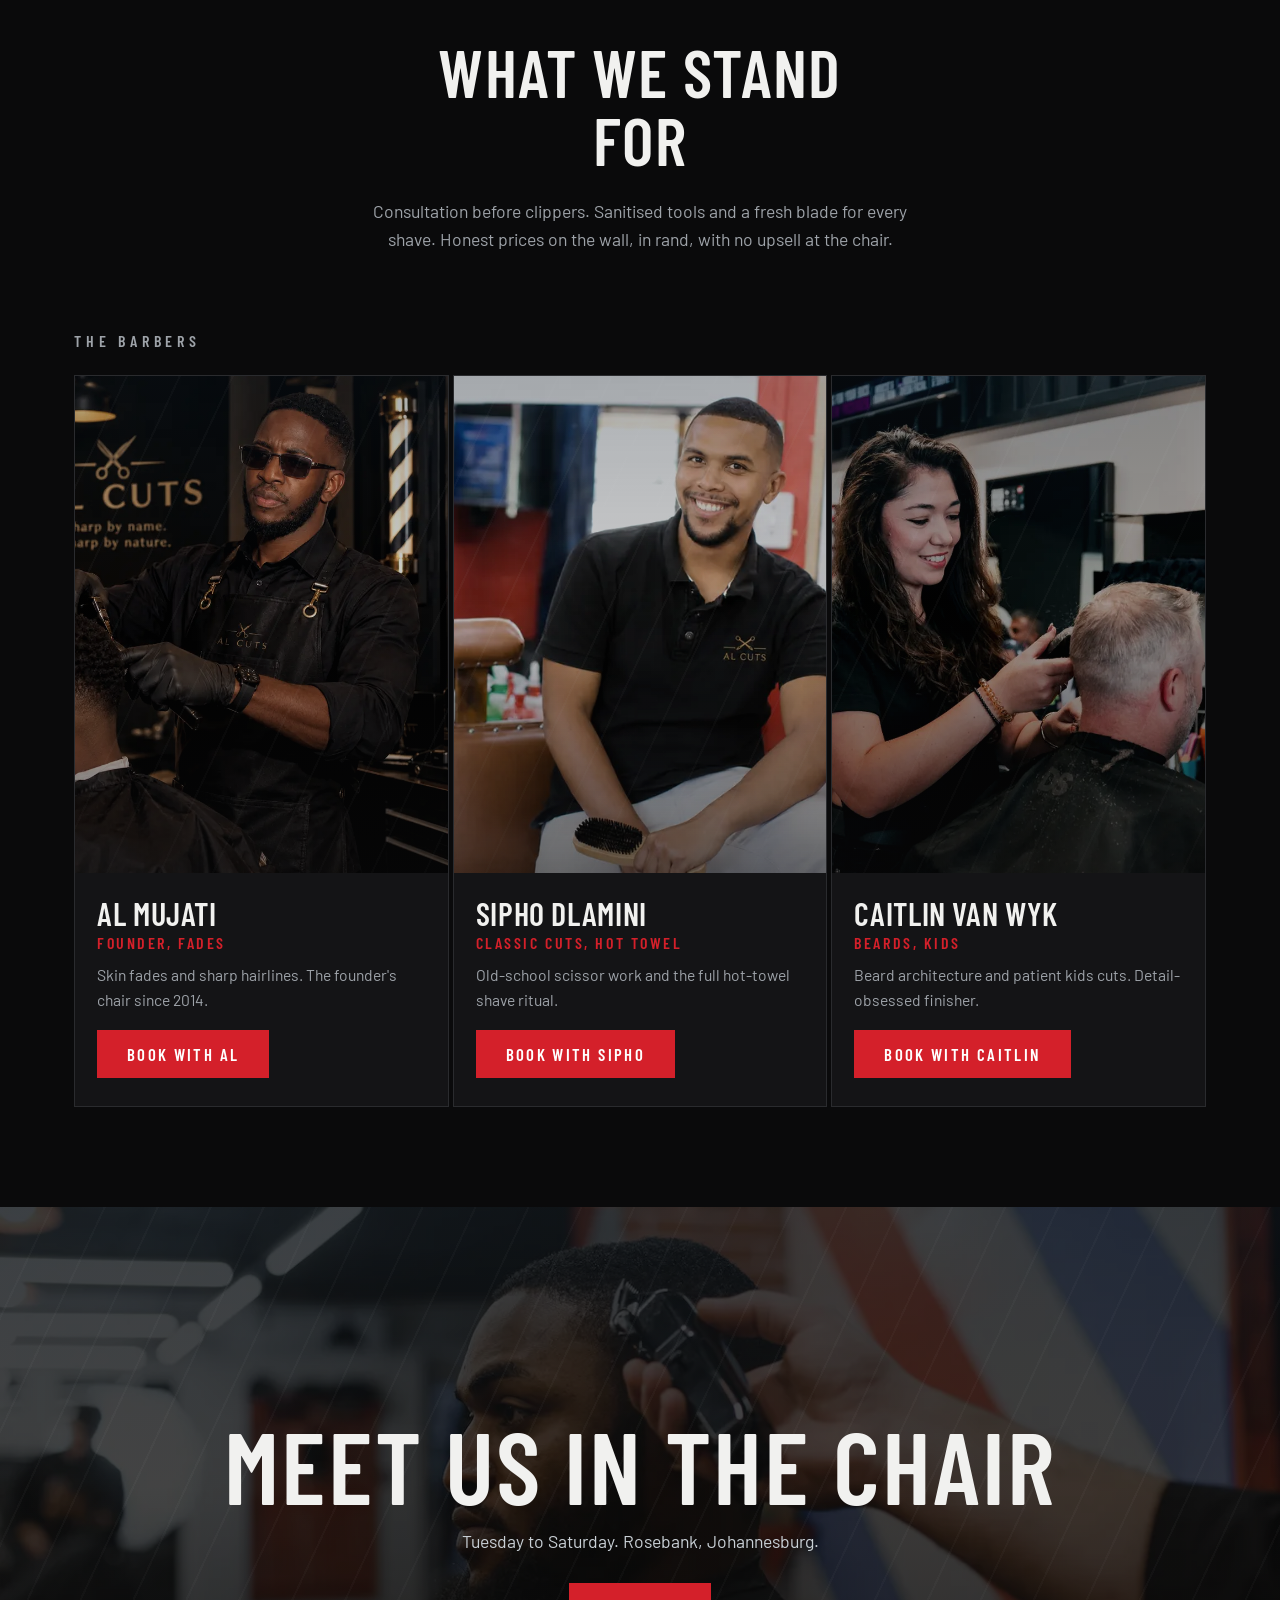
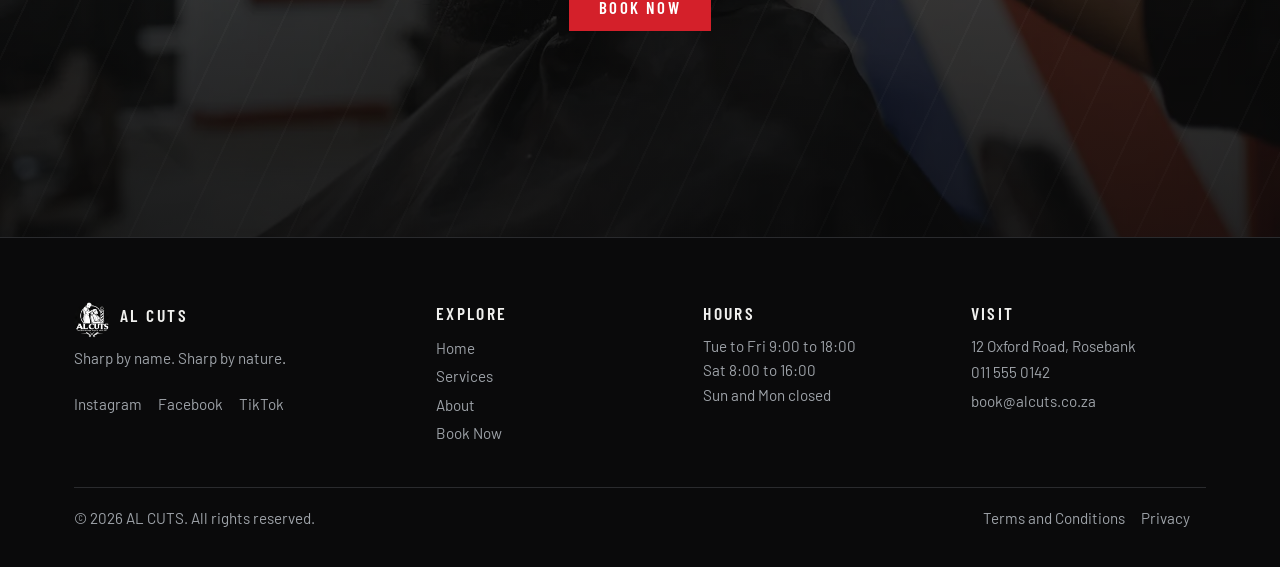
==== commit edc35f09: "Claim toast, top-right X, mobile Book Now, TOC dropdown, focus-safe calendar, Sipho centering, date-" ====
--- a/about/index.html
+++ b/about/index.html
@@ -15,7 +15,7 @@
 <link rel="preconnect" href="https://fonts.googleapis.com">
 <link rel="preconnect" href="https://fonts.gstatic.com" crossorigin>
 <link href="https://fonts.googleapis.com/css2?family=Barlow+Condensed:wght@500;600;700&family=Barlow:wght@400;500&display=swap" rel="stylesheet">
-<link rel="stylesheet" href="../assets/css/site.css?v=5">
+<link rel="stylesheet" href="../assets/css/site.css?v=6">
 </head>
 <body>
 <a class="skip" href="#main">Skip to content</a>
@@ -27,6 +27,7 @@
       <a href="../">Home</a><a href="../services/">Services</a><a href="./" aria-current="page">About</a><a href="../book/">Contact</a>
       <a class="btn" href="../book/">Book Now</a>
     </nav>
+    <a class="btn book-mini" href="../book/">Book Now</a>
   </div>
 </header>
 
@@ -66,7 +67,7 @@
         <div class="tx"><h3>Al Mujati</h3><p class="role">Founder, fades</p><p>Skin fades and sharp hairlines. The founder's chair since 2014.</p><a class="btn" href="../book/?barber=al">Book with Al</a></div>
       </div>
       <div class="profile">
-        <div class="ph"><img src="../assets/img/barber-sipho.webp" alt="Sipho Dlamini smiling in the AL CUTS shop" loading="lazy" decoding="async"></div>
+        <div class="ph"><img src="../assets/img/barber-sipho.webp" alt="Sipho Dlamini smiling in the AL CUTS shop" loading="lazy" decoding="async" style="object-position:75% 30%"></div>
         <div class="tx"><h3>Sipho Dlamini</h3><p class="role">Classic cuts, hot towel</p><p>Old-school scissor work and the full hot-towel shave ritual.</p><a class="btn" href="../book/?barber=sipho">Book with Sipho</a></div>
       </div>
       <div class="profile">
@@ -107,6 +108,6 @@
   </div>
 </div>
 
-<script src="../assets/js/site.js" defer></script>
+<script src="../assets/js/site.js?v=6" defer></script>
 </body>
 </html>
--- a/assets/css/site.css
+++ b/assets/css/site.css
@@ -31,6 +31,7 @@
 .btn.line:hover{background:var(--ink);color:var(--bg)}
 .btn:disabled{opacity:.5;cursor:not-allowed}
 #menu{display:none;background:none;border:1px solid var(--steel);color:var(--ink);padding:8px 14px;font:600 1rem "Barlow Condensed",sans-serif;letter-spacing:.12em;text-transform:uppercase;cursor:pointer}
+.book-mini{display:none}
 
 /* image system — dark cool grade, object-fit cover */
 .ph{position:relative;overflow:hidden;background:#15171a}
@@ -176,7 +177,15 @@
 .dialog{background:var(--panel);max-width:440px;width:100%;padding:40px 34px;position:relative;border:1px solid var(--line);border-top:4px solid var(--red)}
 .dialog h2{font-size:2.4rem;margin-bottom:10px}
 .dialog p{color:var(--muted);margin:0 0 22px}
-.x{position:absolute;top:8px;right:14px;background:none;border:0;color:var(--ink);font-size:2rem;cursor:pointer;line-height:1}
+.x{position:absolute;top:6px;right:6px;width:44px;height:44px;display:flex;align-items:center;justify-content:center;background:none;border:0;color:var(--ink);font-size:1.8rem;cursor:pointer;line-height:1}
+
+/* offer-claimed toast notification */
+.toast{position:fixed;left:50%;bottom:24px;transform:translate(-50%,20px);z-index:40;background:var(--panel);border:1px solid var(--line);border-top:4px solid var(--red);color:var(--ink);padding:16px 20px;max-width:min(440px,calc(100vw - 40px));opacity:0;pointer-events:none;transition:opacity .3s ease,transform .3s ease}
+.toast.show{opacity:1;pointer-events:auto;transform:translate(-50%,0)}
+.toast p{margin:0 0 12px;color:var(--steel)}
+.toast .row{display:flex;gap:10px;align-items:center;justify-content:space-between}
+.toast .btn{padding:10px 18px;font-size:.95rem}
+.toast .tclose{background:none;border:0;color:var(--muted);font-size:1.4rem;cursor:pointer;min-width:44px;min-height:44px}
 
 /* 404 */
 .err-page{min-height:80svh;display:flex;align-items:center;text-align:center;padding-top:72px}
@@ -188,6 +197,10 @@
   nav{display:none;position:absolute;left:0;right:0;top:72px;background:var(--bg);flex-direction:column;align-items:stretch;padding:12px 24px 20px;border-bottom:1px solid var(--line)}
   nav.open{display:flex}
   nav a{padding:12px 0;min-height:44px}
+  nav .btn{display:none}
+  .book-mini{display:inline-block;padding:10px 16px;min-height:44px;font-size:.95rem;white-space:nowrap}
+  .bar{gap:10px}
+  .bar .logo{margin-right:auto}
   .trio{grid-template-columns:1fr}.trio .ph{aspect-ratio:4/3}
   .duo{grid-template-columns:1fr}
   .cards,.profiles{grid-template-columns:1fr}
@@ -241,7 +254,10 @@
 /* legal long-form with sticky TOC */
 .legalgrid{display:grid;grid-template-columns:240px 1fr;gap:48px;padding:60px 0 100px;align-items:start}
 .toc{position:sticky;top:96px;border:1px solid var(--line);background:var(--panel);padding:20px}
-.toc h2{font-size:1.2rem;margin-bottom:10px;color:var(--steel)}
+.toc-toggle{display:flex;align-items:center;justify-content:space-between;width:100%;background:none;border:0;padding:10px 0;min-height:44px;cursor:pointer;font:600 1.2rem "Barlow Condensed",sans-serif;letter-spacing:.1em;text-transform:uppercase;color:var(--steel)}
+.toc-toggle::after{content:"–";font-size:1.4rem;line-height:1}
+.toc:not(.open) .toc-toggle::after{content:"+"}
+.toc:not(.open) ol{display:none}
 .toc ol{list-style:none;margin:0;padding:0}
 .toc li{margin:0}
 .toc a{display:block;text-decoration:none;color:var(--muted);font-size:.92rem;padding:7px 0;min-height:44px}
@@ -252,9 +268,16 @@
 .legal a{color:var(--steel)}
 
 /* footer social */
-.social{display:flex;gap:16px;margin-top:12px}
+.social{display:flex;gap:16px;margin-top:12px;flex-wrap:wrap;row-gap:0}
+.fgrid>div{min-width:0}
 .social a{display:inline-block;padding:10px 0;min-height:44px}
 @media (max-width:900px){.legalgrid{grid-template-columns:1fr}.toc{position:static}}
+@media (max-width:400px){
+  .logo{font-size:1.25rem;letter-spacing:.08em}
+  .logo-img{width:32px;height:32px}
+  #menu{padding:8px 10px;font-size:.9rem}
+  .book-mini{padding:8px 12px;font-size:.85rem}
+}
 /* ---- periodic shine system ---- */
 /* Glint: a blade of light with a halo sweeps across the name + slogan
    every 5s. The text itself is never touched — light passes over it and
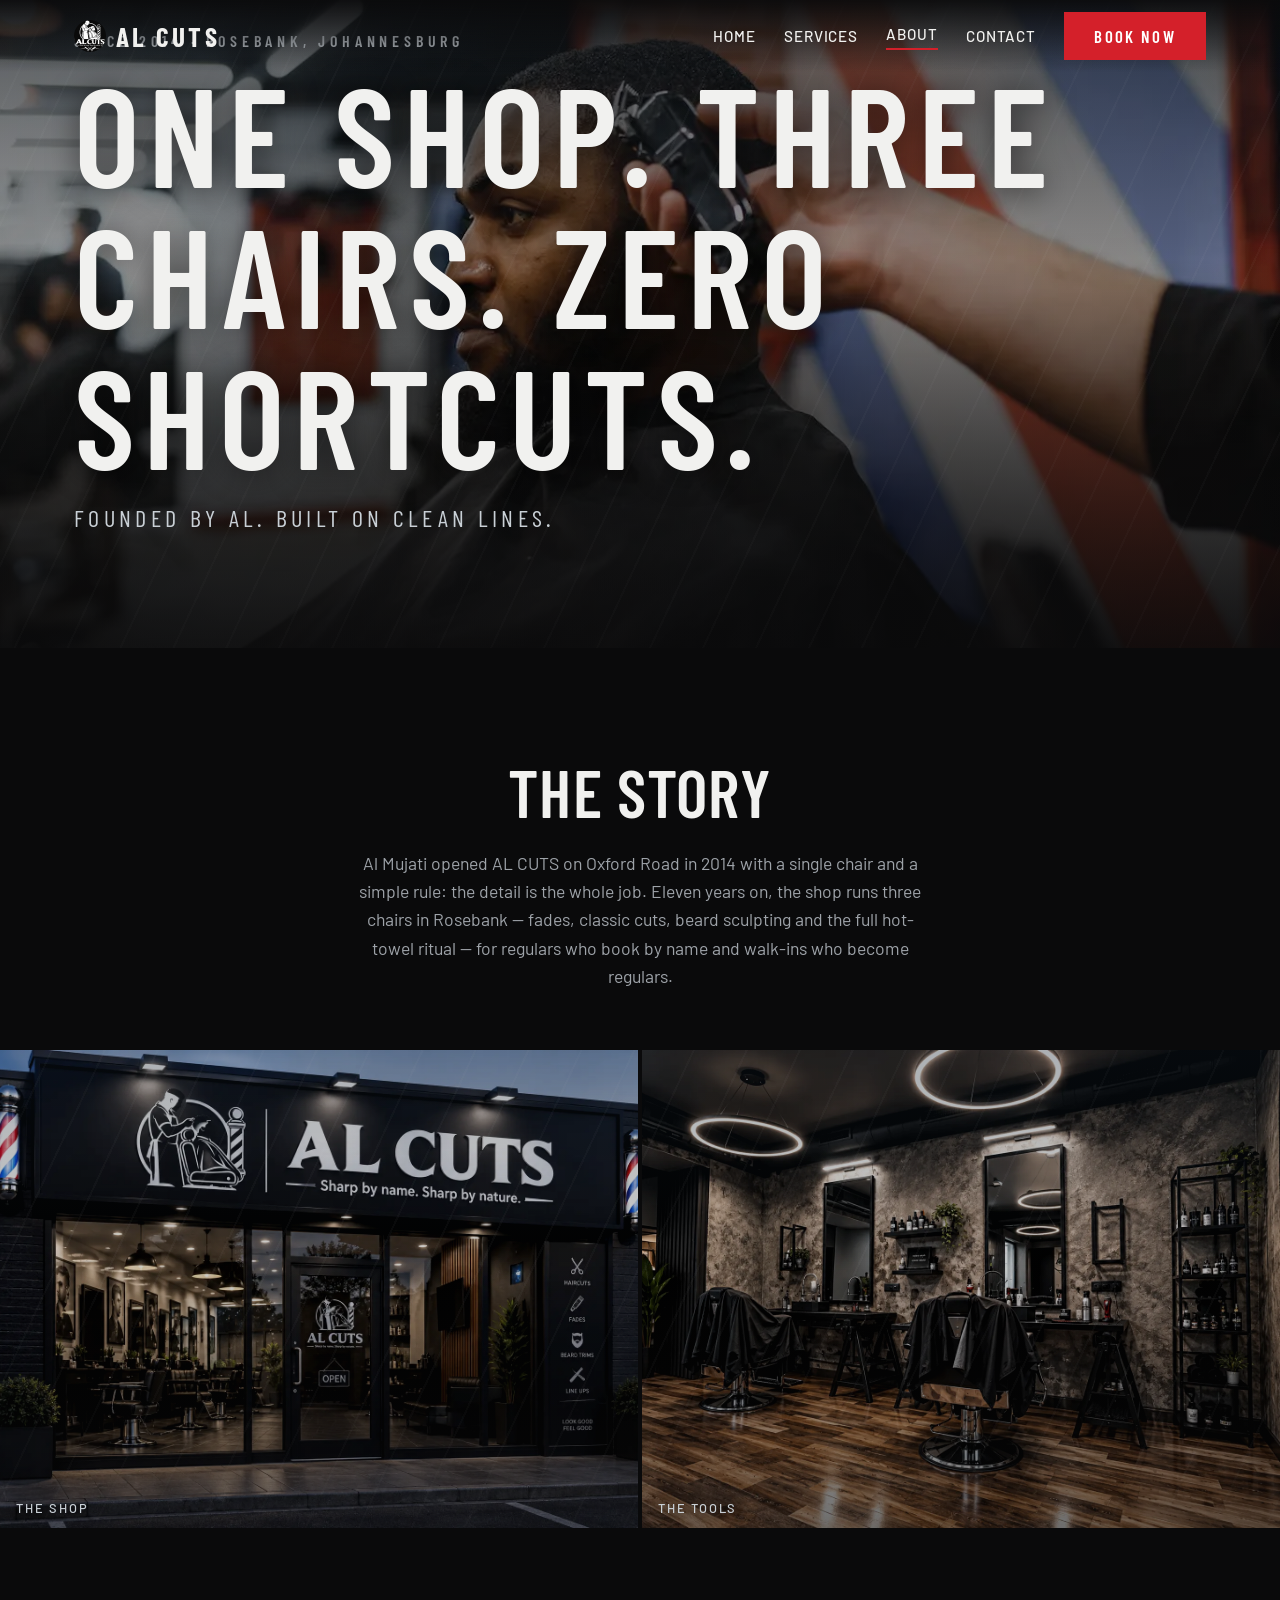
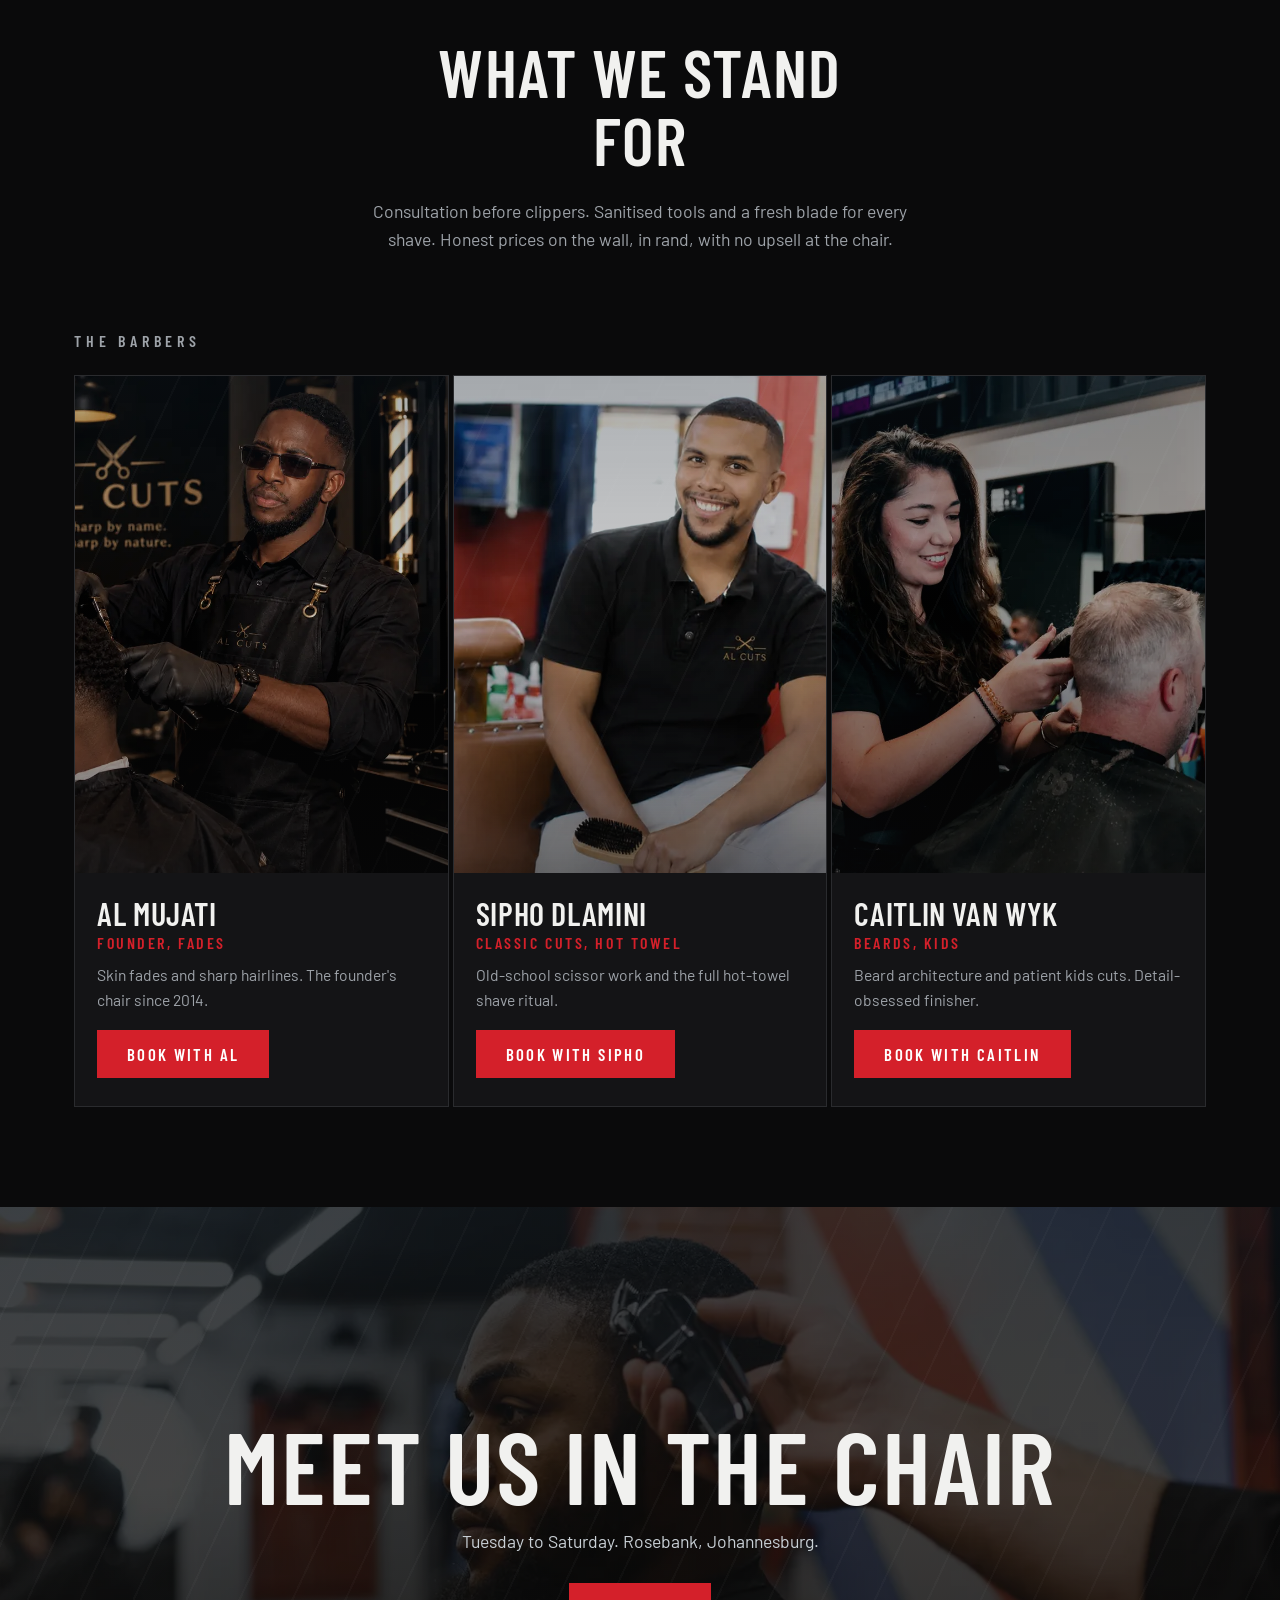
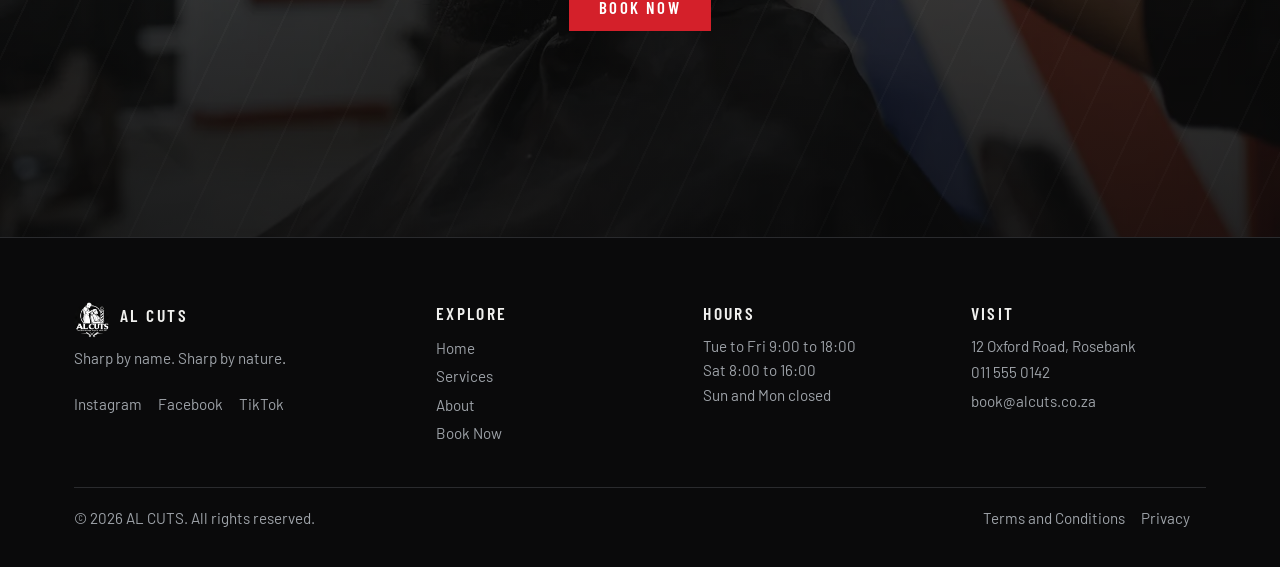
==== commit 67058722: "Slow 10s text glint; package card uses image 1" ====
--- a/about/index.html
+++ b/about/index.html
@@ -15,7 +15,7 @@
 <link rel="preconnect" href="https://fonts.googleapis.com">
 <link rel="preconnect" href="https://fonts.gstatic.com" crossorigin>
 <link href="https://fonts.googleapis.com/css2?family=Barlow+Condensed:wght@500;600;700&family=Barlow:wght@400;500&display=swap" rel="stylesheet">
-<link rel="stylesheet" href="../assets/css/site.css?v=6">
+<link rel="stylesheet" href="../assets/css/site.css?v=8">
 </head>
 <body>
 <a class="skip" href="#main">Skip to content</a>
--- a/assets/css/site.css
+++ b/assets/css/site.css
@@ -177,7 +177,7 @@
 .dialog{background:var(--panel);max-width:440px;width:100%;padding:40px 34px;position:relative;border:1px solid var(--line);border-top:4px solid var(--red)}
 .dialog h2{font-size:2.4rem;margin-bottom:10px}
 .dialog p{color:var(--muted);margin:0 0 22px}
-.x{position:absolute;top:6px;right:6px;width:44px;height:44px;display:flex;align-items:center;justify-content:center;background:none;border:0;color:var(--ink);font-size:1.8rem;cursor:pointer;line-height:1}
+#close{position:absolute;top:6px;right:6px;width:44px;height:44px;display:flex;align-items:center;justify-content:center;background:none;border:0;color:var(--ink);font-size:1.8rem;cursor:pointer;line-height:1}
 
 /* offer-claimed toast notification */
 .toast{position:fixed;left:50%;bottom:24px;transform:translate(-50%,20px);z-index:40;background:var(--panel);border:1px solid var(--line);border-top:4px solid var(--red);color:var(--ink);padding:16px 20px;max-width:min(440px,calc(100vw - 40px));opacity:0;pointer-events:none;transition:opacity .3s ease,transform .3s ease}
@@ -284,7 +284,7 @@
    spills onto the photo around the letters, so it reads on any colour. */
 @keyframes glintSweep{
   0%{background-position:210% center}
-  16%{background-position:-210% center}
+  38%{background-position:-210% center}
   100%{background-position:-210% center}
 }
 .shine{position:relative}
@@ -300,7 +300,7 @@
   color:transparent;
   -webkit-text-fill-color:transparent;
   filter:drop-shadow(0 0 14px rgba(255,255,255,.85));
-  animation:glintSweep 5s ease-in-out infinite;
+  animation:glintSweep 10s ease-in-out infinite;
   pointer-events:none;
 }
 
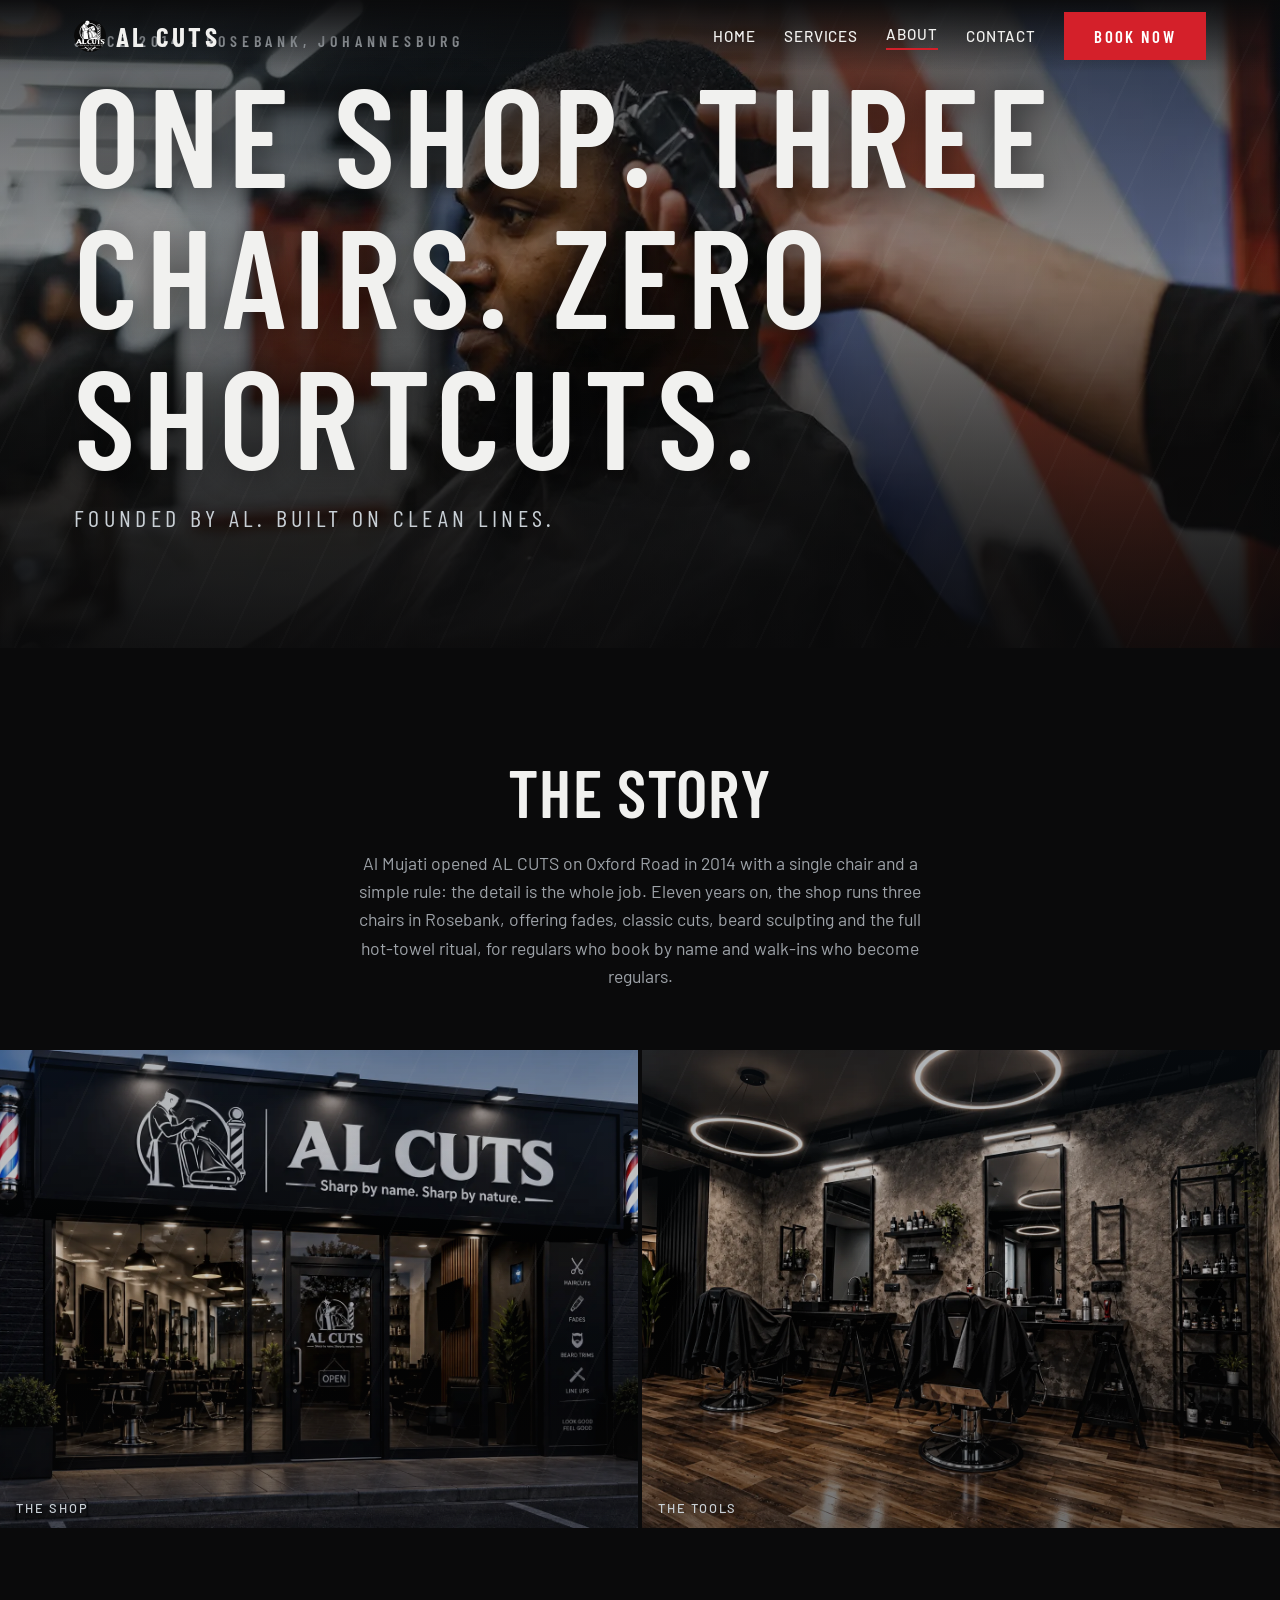
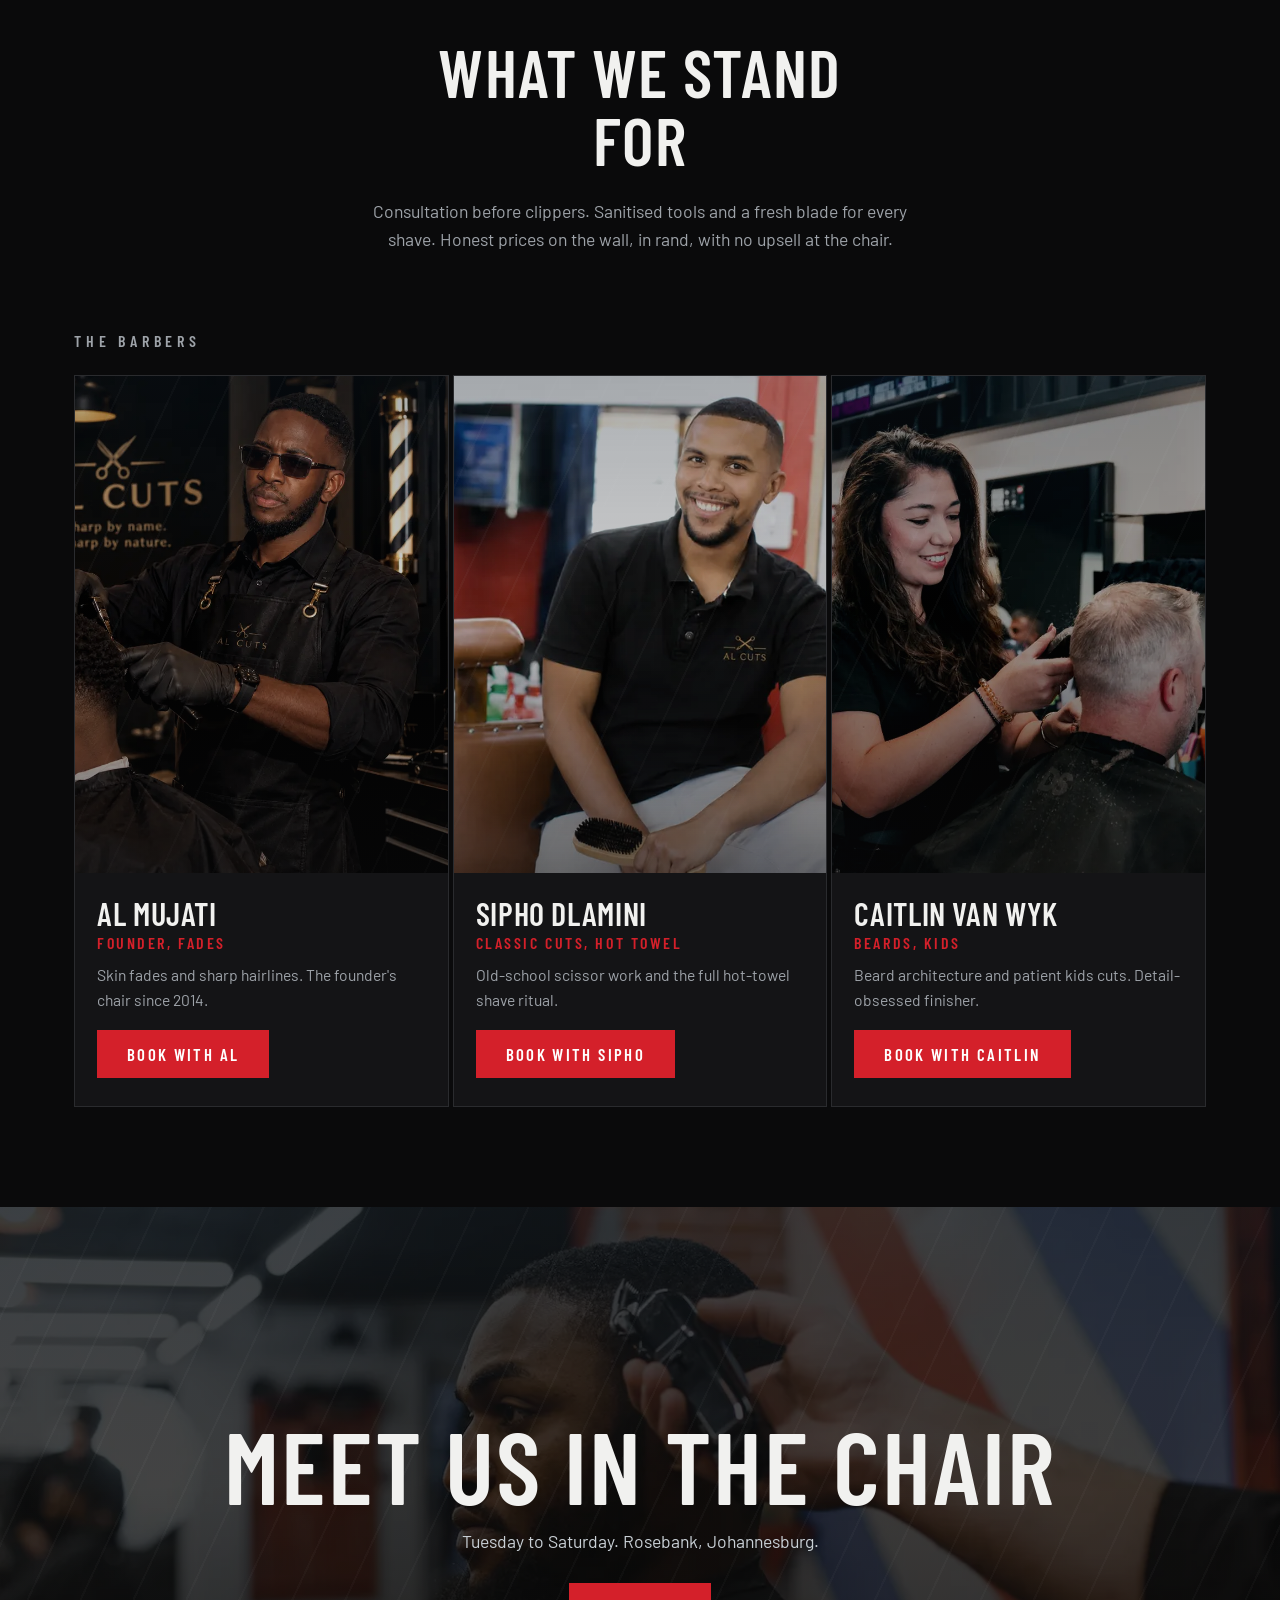
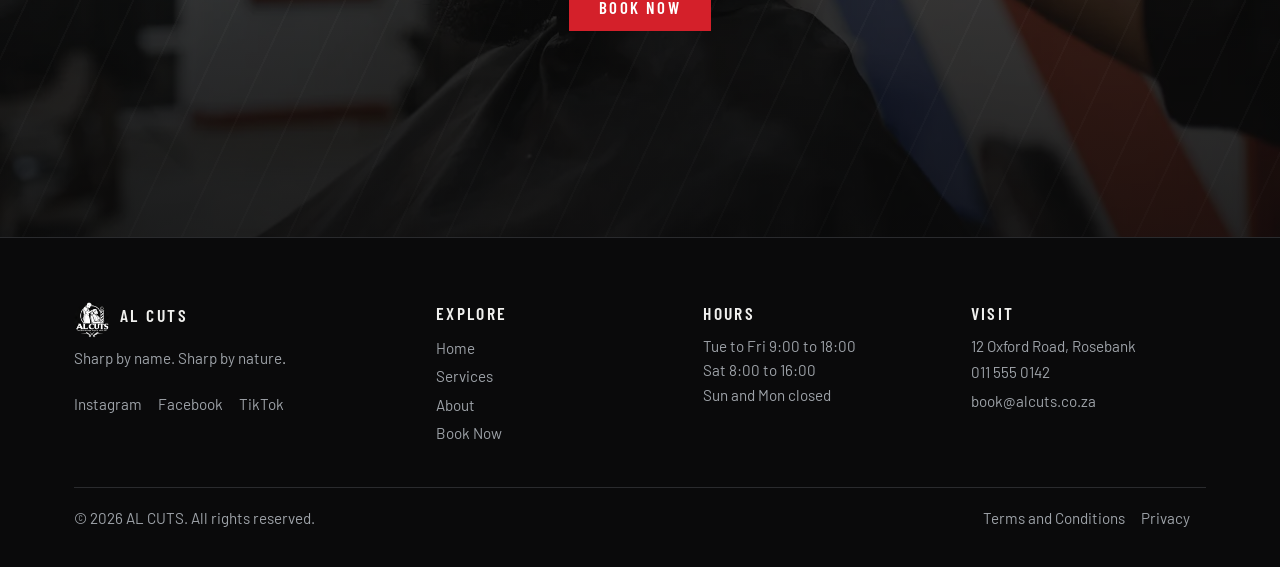
==== commit 2cdcf427: "Dropdown times, manual continue, barber deep links, comma-only about copy" ====
--- a/about/index.html
+++ b/about/index.html
@@ -15,7 +15,7 @@
 <link rel="preconnect" href="https://fonts.googleapis.com">
 <link rel="preconnect" href="https://fonts.gstatic.com" crossorigin>
 <link href="https://fonts.googleapis.com/css2?family=Barlow+Condensed:wght@500;600;700&family=Barlow:wght@400;500&display=swap" rel="stylesheet">
-<link rel="stylesheet" href="../assets/css/site.css?v=8">
+<link rel="stylesheet" href="../assets/css/site.css?v=10">
 </head>
 <body>
 <a class="skip" href="#main">Skip to content</a>
@@ -46,7 +46,7 @@
 
   <section class="intro"><div class="wrap">
     <h2>The story</h2>
-    <p>Al Mujati opened AL CUTS on Oxford Road in 2014 with a single chair and a simple rule: the detail is the whole job. Eleven years on, the shop runs three chairs in Rosebank — fades, classic cuts, beard sculpting and the full hot-towel ritual — for regulars who book by name and walk-ins who become regulars.</p>
+    <p>Al Mujati opened AL CUTS on Oxford Road in 2014 with a single chair and a simple rule: the detail is the whole job. Eleven years on, the shop runs three chairs in Rosebank, offering fades, classic cuts, beard sculpting and the full hot-towel ritual, for regulars who book by name and walk-ins who become regulars.</p>
   </div></section>
 
   <div class="duo">
@@ -62,15 +62,15 @@
   <section class="team" style="padding-top:20px"><div class="wrap">
     <h3 class="k">The barbers</h3>
     <div class="profiles">
-      <div class="profile">
+      <div class="profile" id="al">
         <div class="ph"><img src="../assets/img/barber-al.webp" alt="Al Mujati cutting hair in the shop" loading="lazy" decoding="async"></div>
         <div class="tx"><h3>Al Mujati</h3><p class="role">Founder, fades</p><p>Skin fades and sharp hairlines. The founder's chair since 2014.</p><a class="btn" href="../book/?barber=al">Book with Al</a></div>
       </div>
-      <div class="profile">
+      <div class="profile" id="sipho">
         <div class="ph"><img src="../assets/img/barber-sipho.webp" alt="Sipho Dlamini smiling in the AL CUTS shop" loading="lazy" decoding="async" style="object-position:75% 30%"></div>
         <div class="tx"><h3>Sipho Dlamini</h3><p class="role">Classic cuts, hot towel</p><p>Old-school scissor work and the full hot-towel shave ritual.</p><a class="btn" href="../book/?barber=sipho">Book with Sipho</a></div>
       </div>
-      <div class="profile">
+      <div class="profile" id="caitlin">
         <div class="ph"><img src="../assets/img/barber-caitlin.webp" alt="Caitlin Van Wyk cutting a client's hair" loading="lazy" decoding="async"></div>
         <div class="tx"><h3>Caitlin Van Wyk</h3><p class="role">Beards, kids</p><p>Beard architecture and patient kids cuts. Detail-obsessed finisher.</p><a class="btn" href="../book/?barber=caitlin">Book with Caitlin</a></div>
       </div>
--- a/assets/css/site.css
+++ b/assets/css/site.css
@@ -233,6 +233,12 @@
 .opt.sel{border-color:var(--red);background:#1a1214}
 .month{margin-top:18px}
 .month h4{font:600 1.3rem "Barlow Condensed",sans-serif;letter-spacing:.1em;text-transform:uppercase;color:var(--steel);margin:0 0 10px}
+/* single-month pager */
+.pager{display:flex;align-items:center;justify-content:space-between;gap:12px;margin-top:18px}
+.pager .mtitle{margin:0;font:600 1.5rem "Barlow Condensed",sans-serif;letter-spacing:.1em;text-transform:uppercase;color:var(--ink)}
+.pagenav{min-width:44px;min-height:44px;background:var(--bg);border:1px solid var(--line);color:var(--ink);font-size:1.5rem;line-height:1;cursor:pointer}
+.pagenav:hover:not(:disabled){border-color:var(--steel)}
+.pagenav:disabled{opacity:.3;cursor:not-allowed}
 .days{display:grid;grid-template-columns:repeat(7,1fr);gap:6px}
 .days .dow{font:600 .8rem "Barlow Condensed",sans-serif;letter-spacing:.1em;color:var(--muted);text-align:center;padding:4px 0}
 .days .pad{min-height:44px}
@@ -241,7 +247,9 @@
 .day.sel{background:var(--red);border-color:var(--red);color:#fff}
 .day:disabled{opacity:.28;cursor:not-allowed}
 .slottitle{font:600 1.3rem "Barlow Condensed",sans-serif;letter-spacing:.1em;text-transform:uppercase;color:var(--steel);margin:26px 0 10px}
-.slots{display:flex;flex-wrap:wrap;gap:8px}
+.slots{display:grid;grid-template-rows:0fr;opacity:0;margin-top:0;transition:grid-template-rows .45s cubic-bezier(.22,.8,.3,1),opacity .3s ease,margin .45s ease}
+.slots.open{grid-template-rows:1fr;opacity:1;margin-top:14px}
+.slot-in{overflow:hidden;min-height:0;display:flex;flex-wrap:wrap;gap:8px}
 .slot{background:var(--bg);border:1px solid var(--line);color:var(--ink);font:600 1rem Barlow,sans-serif;padding:10px 16px;min-height:44px;min-width:76px;cursor:pointer}
 .slot:hover{border-color:var(--steel)}
 .slot.sel{background:var(--red);border-color:var(--red);color:#fff}
@@ -327,4 +335,5 @@
   html{scroll-behavior:auto}
   .shine::after{content:none}
   .btn::after,button::after{content:none}
-}
+  .slots{transition:none}
+}
